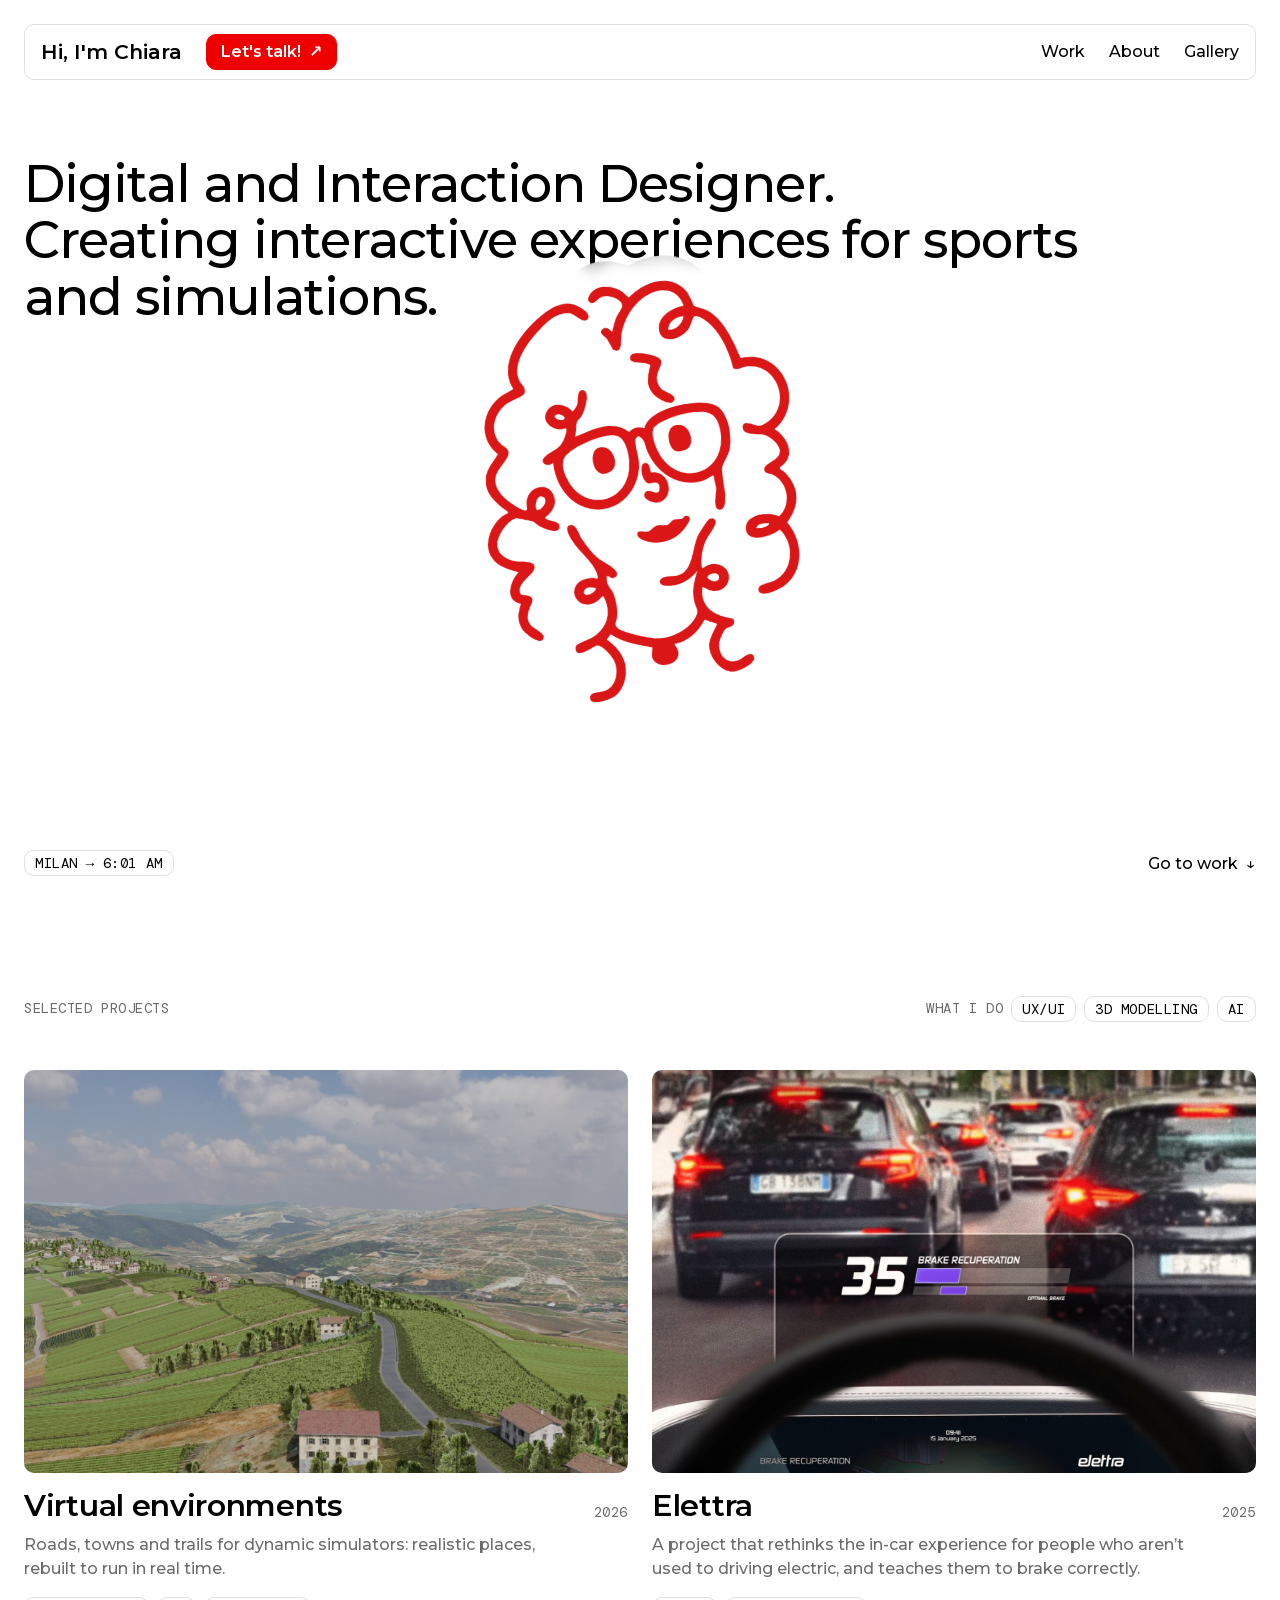
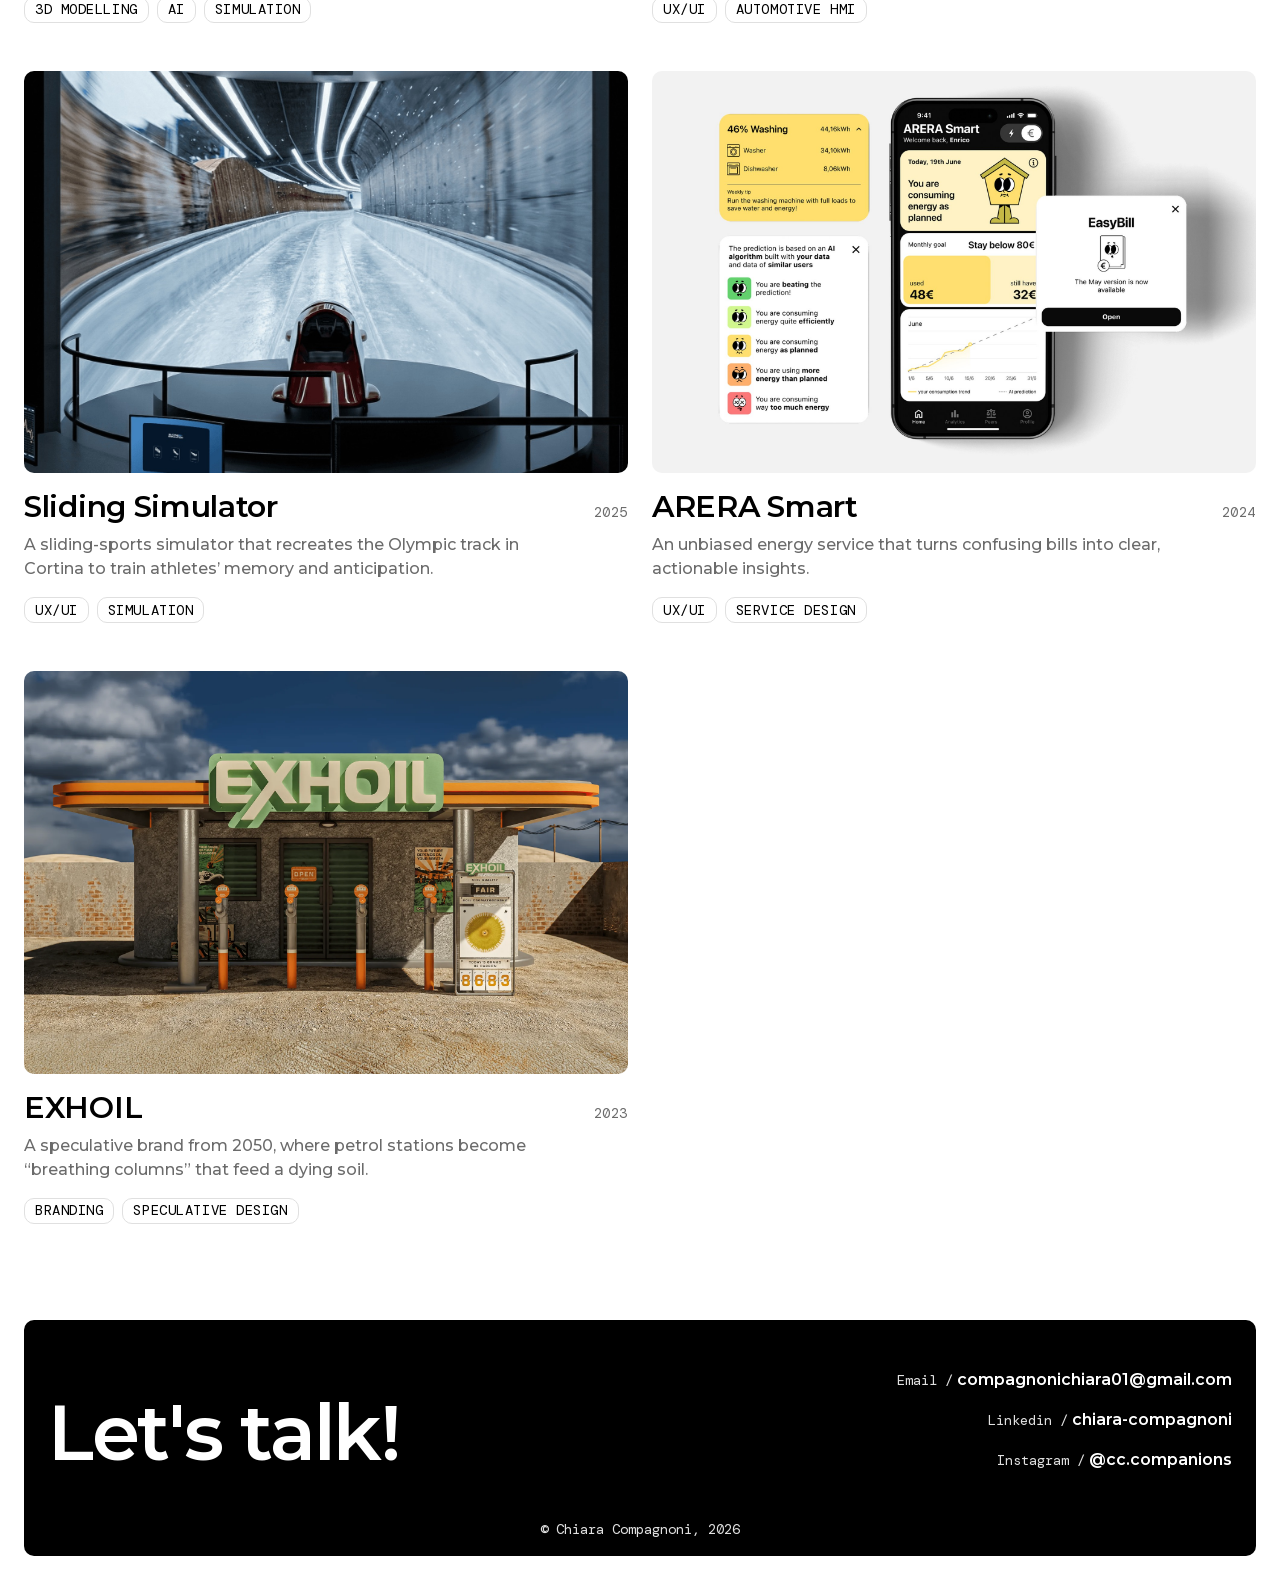
==== index.html @ 22dd7875 "Publish portfolio site Co-Authored-By: Claude Opus 5.5 <noreply@anthropic.com>" ====
<!doctype html>
<html lang="en">
<head>
  <meta charset="utf-8">
  <meta name="viewport" content="width=device-width, initial-scale=1">
  <title>Chiara Compagnoni — Digital & Interaction Designer</title>
  <meta name="description" content="Digital and Interaction Designer. Creating interactive experiences for sports and simulations.">
  <meta property="og:type" content="website">
  <meta property="og:title" content="Chiara Compagnoni — Digital & Interaction Designer">
  <meta property="og:description" content="Digital and Interaction Designer. Creating interactive experiences for sports and simulations.">
  <meta property="og:url" content="https://ccompagnoni.github.io/">
  <meta property="og:image" content="https://ccompagnoni.github.io/assets/img/share/home.jpg">
  <meta property="og:image:width" content="1200">
  <meta property="og:image:height" content="630">
  <meta name="twitter:card" content="summary_large_image">
  <link rel="icon" href="assets/favicon.svg" type="image/svg+xml">
  <link rel="stylesheet" href="css/site.css?v=20261114a">
</head>
<body data-page="home" id="top">
  <main id="main">
    <section class="hero" id="landing">
      <h1 class="hero__title headline">Digital and Interaction Designer.<br>Creating interactive experiences for sports <span style="white-space:nowrap">and simulations.</span></h1>
      <div class="hero__sticker" tabindex="0" aria-label="Illustrated portrait of Chiara. Drag it, or use the arrow keys, to move it."><span class="hero__glass" aria-hidden="true"></span><img src="assets/img/avatar-lines.png" alt="" width="994" height="1284"></div>
      <p class="tag hero__time">MILAN <span aria-hidden="true">→</span> <span data-clock>--:--</span></p>
      <a class="hero__go" href="#work"><span class="u">Go to work</span> <span class="arrow" aria-hidden="true">↓</span></a>
    </section>

    <section class="work" id="work">
      <div class="section-head">
        <h2 class="label">Selected projects</h2>
        <div class="tags section-head__meta"><span class="label">What I do</span><span class="tag">UX/UI</span><span class="tag">3D modelling</span><span class="tag">AI</span></div>
      </div>

      <div class="projects">
        <a class="project" href="ramslab.html">
          <div class="project__media"><img src="assets/img/ramslab/cover.jpg" alt="" loading="lazy"></div>
          <div class="project__info">
            <div class="project__head"><h3 class="title"><span class="u">Virtual environments</span></h3><span class="label">2026</span></div>
            <p>Roads, towns and trails for dynamic simulators: realistic places, rebuilt to run in real time.</p>
            <div class="tags"><span class="tag">3D modelling</span><span class="tag">AI</span><span class="tag">Simulation</span></div>
          </div>
        </a>
        <a class="project" href="elettra.html">
          <div class="project__media"><img src="assets/img/cover-elettra.jpg" alt="" loading="lazy" style="object-position:center 35%"></div>
          <div class="project__info">
            <div class="project__head"><h3 class="title"><span class="u">Elettra</span></h3><span class="label">2025</span></div>
            <p>A project that rethinks the in-car experience for people who aren’t used to driving electric, and teaches them to brake correctly.</p>
            <div class="tags"><span class="tag">UX/UI</span><span class="tag">Automotive HMI</span></div>
          </div>
        </a>
        <a class="project" href="sliding-simulator.html">
          <div class="project__media"><img src="assets/img/cover-sliding.jpg" alt="" loading="lazy" style="object-position:center 55%"></div>
          <div class="project__info">
            <div class="project__head"><h3 class="title"><span class="u">Sliding Simulator</span></h3><span class="label">2025</span></div>
            <p>A sliding-sports simulator that recreates the Olympic track in Cortina to train athletes’ memory and anticipation.</p>
            <div class="tags"><span class="tag">UX/UI</span><span class="tag">Simulation</span></div>
          </div>
        </a>
        <a class="project" href="arera.html">
          <div class="project__media"><img src="assets/img/cover-arera.jpg?v=5" alt="" loading="lazy" style="object-position:center"></div>
          <div class="project__info">
            <div class="project__head"><h3 class="title"><span class="u">ARERA Smart</span></h3><span class="label">2024</span></div>
            <p>An unbiased energy service that turns confusing bills into clear, actionable insights.</p>
            <div class="tags"><span class="tag">UX/UI</span><span class="tag">Service design</span></div>
          </div>
        </a>
        <a class="project" href="exhoil.html">
          <div class="project__media"><img src="assets/img/cover-exhoil.webp" alt="" loading="lazy" style="object-position:center"></div>
          <div class="project__info">
            <div class="project__head"><h3 class="title"><span class="u">EXHOIL</span></h3><span class="label">2023</span></div>
            <p>A speculative brand from 2050, where petrol stations become “breathing columns” that feed a dying soil.</p>
            <div class="tags"><span class="tag">Branding</span><span class="tag">Speculative design</span></div>
          </div>
        </a>
      </div>
    </section>
  </main>
  <script src="js/main.js?v=20261114a"></script>
</body>
</html>
---- css/site.css ----
/* ============================================================================
   Chiara Compagnoni — the whole site in one stylesheet.

   The system, on purpose very small:
   - Colour   white · grey-1 (surfaces) · grey-2 (lines) · grey-3 (secondary text) · black · red
   - Type     2 families (Montserrat, DM Mono) · 2 weights (500, 600)
              6 sizes: display · headline · title · lead · body · small (mono)
   - Space    8 · 16 · 24 · 48 · 96
   - Shape    one radius for everything, 1px lines, no shadows
   - Buttons  .btn (red outline, red label) · .btn--primary (red, white label) · .btn--icon (square)
   - Tag      one style, used for categories, years, places, dates
   ========================================================================== */

@font-face { font-family: "Montserrat"; src: url("../assets/fonts/Montserrat-Variable-latin.woff2") format("woff2"); font-weight: 400 700; font-display: swap; }
@font-face { font-family: "DM Mono"; src: url("../assets/fonts/DMMono-Regular-latin.woff2") format("woff2"); font-weight: 400; font-display: swap; }
@font-face { font-family: "DM Mono"; src: url("../assets/fonts/DMMono-Medium-latin.woff2") format("woff2"); font-weight: 500; font-display: swap; }

:root {
  /* Colour */
  --white: #ffffff;
  --grey-1: #f2f2f2;   /* surfaces: cards, image placeholders */
  --grey-2: #e0e0e0;   /* lines and borders */
  --grey-3: #6b6b6b;   /* secondary text: 5.3:1 on white */
  --black: #000000;
  --red: #ee0000;      /* white on red 4.5:1 · red on white 4.5:1 (AA at any size) */

  /* Type */
  --sans: "Montserrat", system-ui, -apple-system, "Segoe UI", sans-serif;
  --mono: "DM Mono", ui-monospace, "SF Mono", Menlo, monospace;
  --display: clamp(40px, 6vw, 80px);    /* page names, footer CTA */
  --headline: clamp(30px, 4vw, 52px);   /* long headings: home hero, gallery, next project */
  --title: clamp(22px, 2.4vw, 30px);    /* section and card titles */
  --lead: clamp(18px, 1.6vw, 22px);     /* intro paragraphs, sub-headings */
  --body: 16px;
  --small: 14px;                        /* mono: labels, tags, captions */

  /* Space */
  --s1: 8px;
  --s2: 16px;
  --s3: 24px;
  --s4: 48px;
  --s5: 96px;

  /* Shape & motion */
  --r: 10px;
  --line: 1px solid var(--grey-2);
  --ease: cubic-bezier(.22, .61, .36, 1);

  /* Page geometry */
  --max: 1680px;
  --edge: var(--s3);   /* smallest distance from the screen edge */
  --gutter: max(var(--edge), calc((100vw - var(--max)) / 2)); /* the one page margin: menu, content, cards and footer all line up on it */
  --menu-h: 56px;      /* height of the floating menu */
  --header-h: calc(var(--menu-h) + var(--edge)); /* space the menu takes from the top */
}

/* ============ Base ============ */
*, *::before, *::after { box-sizing: border-box; }
html { scroll-behavior: smooth; -webkit-text-size-adjust: 100%; }
body {
  margin: 0;
  background: var(--white);
  color: var(--black);
  font: 500 var(--body)/1.5 var(--sans);
  -webkit-font-smoothing: antialiased;
}
img, video { display: block; max-width: 100%; height: auto; }
a { color: inherit; text-decoration: none; }
h1, h2, h3, h4, p { margin: 0; font-weight: inherit; }
button { font: inherit; color: inherit; background: none; border: 0; padding: 0; cursor: pointer; }
strong { font-weight: 600; }
::selection { background: var(--red); color: var(--white); }
:focus-visible { outline: 2px solid var(--black); outline-offset: 2px; border-radius: var(--r); }

/* Type roles */
.display { font-size: var(--display); font-weight: 600; line-height: 1; letter-spacing: -0.03em; }
.headline { font-size: var(--headline); font-weight: 600; line-height: 1.1; letter-spacing: -0.02em; }
.title { font-size: var(--title); font-weight: 600; line-height: 1.2; letter-spacing: -0.01em; }
.lead { font-size: var(--lead); font-weight: 500; line-height: 1.4; }
.small { font-family: var(--mono); font-size: var(--small); font-weight: 400; line-height: 1.4; }
.label { font-family: var(--mono); font-size: var(--small); font-weight: 400; line-height: 1.4; letter-spacing: .04em; text-transform: uppercase; color: var(--grey-3); }

/* Hover underline: the one link treatment */
/* Link hover: red text on a grey-1 pill (the one link treatment). Negative margin keeps layout still. */
.u {
  padding: .08em .3em; margin: -.08em -.3em; border-radius: var(--r);
  -webkit-box-decoration-break: clone; box-decoration-break: clone;
  transition: color .2s var(--ease), background-color .2s var(--ease);
}
.u:hover, a:hover > .u, a:focus-visible > .u { color: var(--red); }
p a.u { color: var(--red); } /* links inside running text stay red, so they're findable without an underline */

.arrow { display: inline-block; transition: translate .25s var(--ease); }

/* ============ Button ============ */
.btn {
  display: inline-flex; align-items: center; justify-content: center; gap: var(--s1);
  height: 44px; padding: 0 20px;
  border: 1px solid var(--red); border-radius: var(--r);
  background: transparent; color: var(--red);
  font: 600 var(--body)/1 var(--sans); white-space: nowrap;
  transition: background .2s var(--ease), color .2s var(--ease), border-color .2s var(--ease);
}
.btn:hover { background: var(--red); border-color: var(--red); color: var(--white); }
.btn--primary { background: var(--red); border-color: var(--red); color: var(--white); }
.btn--primary:hover { background: var(--white); color: var(--red); }
.btn--icon { width: 44px; padding: 0; font-size: 18px; }
.btn:disabled { opacity: .3; pointer-events: none; }

/* ============ Tag ============ */
.tag {
  display: inline-flex; align-items: center; height: 26px; padding: 0 10px;
  border: var(--line); border-radius: var(--r); background: var(--white); color: var(--black);
  font-family: var(--mono); font-size: var(--small); font-weight: 400; letter-spacing: .04em; text-transform: uppercase; white-space: nowrap;
}
.tags { display: flex; flex-wrap: wrap; gap: var(--s1); }

/* ============ Header ============ */
.skip-link { position: fixed; left: var(--gutter); top: var(--s1); z-index: 100; translate: 0 -200%; transition: translate .2s var(--ease); }
.skip-link:focus { translate: 0 0; }
.site-header {
  position: fixed; inset: var(--edge) var(--gutter) auto; z-index: 50; height: var(--menu-h);
  display: flex; align-items: center; justify-content: space-between; gap: var(--s2);
  padding: 0 var(--s2); border: var(--line); border-radius: var(--r);
  background: color-mix(in srgb, var(--white) 70%, transparent); /* frosted glass: the one exception to "no tints" */
  -webkit-backdrop-filter: blur(16px); backdrop-filter: blur(16px);
}
.site-header__left { display: flex; align-items: center; gap: var(--s3); }
.site-header__name { display: inline-block; font-size: var(--lead); font-weight: 600; transform-origin: left center; transition: rotate .25s var(--ease); }
.site-header__name:hover, .site-header__name:focus-visible { rotate: -3deg; }
.site-header .btn, .about__actions .btn, .cs-links .btn { height: 36px; padding: 0 14px; }
.site-header nav { display: flex; gap: var(--s3); }
.site-header .site-header__toggle { display: none; position: relative; flex: none; width: 36px; padding: 0; }
.site-header__toggle::before, .site-header__toggle::after { content: ""; position: absolute; left: 10px; right: 10px; top: 50%; height: 2px; margin-top: -1px; background: currentColor; transition: translate .25s var(--ease), rotate .25s var(--ease); }
.site-header__toggle::before { translate: 0 -3px; }
.site-header__toggle::after { translate: 0 3px; }
.is-open > .site-header__toggle::before { translate: 0; rotate: 45deg; }
.is-open > .site-header__toggle::after { translate: 0; rotate: -45deg; }
@media (hover: none) { .site-header__toggle:hover { background: transparent; border-color: var(--red); color: var(--red); } } /* a tap must not leave it filled */
.site-header nav a[aria-current="page"] { color: var(--red); }
main { padding-top: var(--header-h); }

/* ============ Footer ============ */
.site-footer { margin: 0 var(--gutter) var(--edge); border-radius: var(--r); background: var(--black); color: var(--white); padding: var(--s4) var(--edge) var(--s2); }
.site-footer__row { display: flex; justify-content: space-between; align-items: flex-end; gap: var(--s4); flex-wrap: wrap; }
.site-footer__title { transition: color .2s var(--ease); }
.site-footer__title:hover { color: var(--red); }
.site-footer :focus-visible { outline-color: var(--white); }
.site-footer__links { display: grid; gap: var(--s2); text-align: right; }
.site-footer__links span { color: var(--grey-2); }
.site-footer__copy { margin-top: var(--s4); text-align: center; color: var(--grey-2); }

/* ============ Home: hero ============ */
.hero { position: relative; height: calc(100svh - var(--header-h)); min-height: 560px; padding: 76px var(--gutter) var(--edge); overflow: hidden; }
.hero__title { position: relative; z-index: 1; font-weight: 500; text-wrap: balance; }
.hero__sticker { position: absolute; left: 50%; top: 50%; width: min(360px, 44vw); translate: calc(-50% + var(--dx, 0px)) calc(-50% + var(--dy, 0px)); perspective: 900px; z-index: 2; cursor: grab; touch-action: none; user-select: none; }
.hero__sticker.is-dragging { cursor: grabbing; }
.hero__sticker img, .hero__glass {
  width: 100%;
  transform: rotateX(var(--rx, 0deg)) rotateY(var(--ry, 0deg)) rotate(var(--rz, -4deg));
  transition: transform .5s var(--ease); animation: float 6s ease-in-out infinite;
  user-select: none; -webkit-user-drag: none;
}
.hero__glass { /* frosted glass, shaped like the sticker's own outline */
  position: absolute; inset: 0;
  background: url("data:image/svg+xml,%3Csvg xmlns='http://www.w3.org/2000/svg' width='160' height='160'%3E%3Cfilter id='n'%3E%3CfeTurbulence type='fractalNoise' baseFrequency='.9' numOctaves='2' stitchTiles='stitch'/%3E%3CfeColorMatrix values='0 0 0 0 1 0 0 0 0 1 0 0 0 0 1 0 0 0 .2 0'/%3E%3C/filter%3E%3Crect width='160' height='160' filter='url(%23n)'/%3E%3C/svg%3E"), color-mix(in srgb, var(--white) 10%, transparent); /* white, with a white grain: pure white on the page, frosted over the text */
  -webkit-backdrop-filter: blur(8px) saturate(1.3); backdrop-filter: blur(8px) saturate(1.3);
  -webkit-mask: url("../assets/img/avatar-glass.png") center / 100% 100% no-repeat; mask: url("../assets/img/avatar-glass.png") center / 100% 100% no-repeat;
}
.hero__sticker img { position: relative; display: block; }
@keyframes float { 50% { translate: 0 -10px; } }
.hero__time { position: absolute; left: var(--gutter); bottom: var(--edge); gap: var(--s1); font-variant-numeric: tabular-nums; }
.hero__go { position: absolute; right: var(--gutter); bottom: var(--edge); display: inline-flex; gap: var(--s1); }
.hero__go:hover .arrow { translate: 0 4px; }

/* ============ Home: projects ============ */
.work { padding: var(--s5) var(--gutter); scroll-margin-top: calc(var(--header-h) + var(--s3) - var(--s5)); } /* lands with "Selected projects" just under the menu, not 96px lower */
.section-head { display: flex; justify-content: space-between; align-items: baseline; gap: var(--s2); flex-wrap: wrap; margin-bottom: var(--s4); }
.section-head__meta { align-items: center; }

.projects { display: grid; grid-template-columns: repeat(2, 1fr); gap: var(--s4) var(--s3); }
.project { display: grid; gap: var(--s2); align-content: start; }
.project__media { position: relative; border-radius: var(--r); overflow: hidden; aspect-ratio: 3 / 2; }
.project__media img { width: 100%; height: 100%; object-fit: cover; transition: transform .6s var(--ease); }
.project:hover .project__media img { transform: scale(1.03); }
.project__info { display: grid; gap: var(--s1); }
.project__head { display: flex; justify-content: space-between; align-items: baseline; gap: var(--s2); }
.project__info p { color: var(--grey-3); max-width: 34em; }
.project .tags { margin-top: var(--s1); }

/* ============ Shared media ============ */
.embed { position: relative; aspect-ratio: 16 / 9; border-radius: var(--r); overflow: hidden; background: var(--black); }
.embed iframe { position: absolute; inset: 0; width: 100%; height: 100%; border: 0; }

.p-back { display: inline-flex; gap: var(--s1); color: var(--grey-3); margin-bottom: var(--s3); }
/* previous = outline, next = filled: same pair as .btn / .btn--primary */
.project-nav { display: grid; grid-template-columns: 1fr 1fr; gap: var(--s1); margin: var(--s5) var(--gutter) var(--s1); }
.prev-project, .next-project {
  display: flex; flex-direction: column; gap: var(--s1);
  padding: var(--s2) calc(var(--edge) - 1px); border: 1px solid var(--red); border-radius: var(--r);
  color: var(--red);
  transition: background .2s var(--ease), color .2s var(--ease);
}
.next-project { align-items: flex-end; text-align: right; background: var(--red); color: var(--white); }
.prev-project .label, .next-project .label { color: inherit; }
.prev-project:hover { background: var(--red); color: var(--white); }
.next-project:hover { background: var(--white); color: var(--red); }

/* ============ About ============ */
.about { --aside-w: max(320px, min(40%, calc(100svh - var(--header-h) - 2 * var(--s3) - 260px))); display: grid; grid-template-columns: var(--aside-w) minmax(0, 1fr); gap: var(--s4); padding: calc(var(--header-h) + var(--s3)) var(--gutter) var(--s5); align-items: start; } /* own padding overrides main's header offset */
/* square photo: the aside column is as wide as the photo that still fits the screen with buttons + name below */
.about__aside { position: sticky; top: calc(var(--header-h) + var(--s3)); }
.about__aside img { width: 100%; aspect-ratio: 1; object-fit: cover; border-radius: var(--r); }
.about__actions { display: grid; grid-template-columns: 1fr 1fr; gap: var(--s1); margin-top: var(--s2); }
.about__name { margin-top: var(--s3); }
.about__roles { margin-top: var(--s2); }
.about__block { padding-bottom: var(--s4); }
.about__block + .about__block { border-top: var(--line); padding-top: var(--s4); }
.about__block h2 { margin-bottom: var(--s3); }
.about__block > p { max-width: 42em; color: var(--grey-3); }
.about__block > p.lead, .about__block > p strong { color: var(--black); }
.about__block > p + p { margin-top: 1em; }
.about__intro > p.title { color: var(--black); max-width: 22em; }
.about__cols { display: grid; grid-template-columns: 1fr 1fr; gap: var(--s3); margin-top: var(--s2); max-width: 64em; }
.about__red { color: var(--red); }
.timeline-list { list-style: none; margin: 0; padding: 0; }
.timeline-list li { display: flex; justify-content: space-between; align-items: flex-start; gap: var(--s2); padding: var(--s2) 0; border-bottom: var(--line); }
.timeline-list li:last-child { border-bottom: 0; }
.timeline-list small { display: block; max-width: 42em; margin-top: 4px; font-size: var(--body); color: var(--grey-3); }
.skills { display: grid; grid-template-columns: repeat(auto-fit, minmax(200px, 1fr)); gap: var(--s1); }
.skills > div { display: flex; flex-direction: column; background: var(--grey-1); border-radius: var(--r); padding: var(--s3); }
.skills h3 { font-size: var(--lead); font-weight: 600; line-height: 1.3; margin-bottom: var(--s1); }
.skills p { color: var(--grey-3); }
.skills .tags { margin-top: auto; padding-top: var(--s2); } /* tools line up at the bottom of every card */
.about__facts { display: grid; grid-template-columns: 1fr 1fr; gap: var(--s4); }

/* ============ Gallery ============ */
.gallery-head { display: flex; justify-content: space-between; align-items: end; gap: var(--s2); flex-wrap: wrap; padding: var(--s4) var(--gutter); }
.gallery-head a { display: inline-flex; gap: var(--s1); }
.gallery-head a:hover .arrow { translate: 0 4px; }
.gallery { display: grid; grid-template-columns: repeat(6, 1fr); gap: var(--s1); padding: 0 var(--gutter) var(--s5); scroll-margin-top: var(--header-h); }
.gallery figure { position: relative; margin: 0; grid-column: span 2; aspect-ratio: 3 / 4; overflow: hidden; border-radius: var(--r); }
.gallery figure.wide { grid-column: span 3; aspect-ratio: 4 / 3; }
.gallery button { display: block; width: 100%; height: 100%; cursor: zoom-in; }
.gallery img { width: 100%; height: 100%; object-fit: cover; transition: transform .6s var(--ease); }
.gallery figure:hover img { transform: scale(1.03); }
.gallery figcaption {
  position: absolute; left: var(--s2); right: var(--s2); bottom: var(--s2); display: flex; flex-wrap: wrap; gap: var(--s1); pointer-events: none;
  opacity: 0; translate: 0 8px; transition: opacity .3s var(--ease), translate .3s var(--ease);
}
.gallery figure:hover figcaption, .gallery figure:focus-within figcaption { opacity: 1; translate: 0 0; }
@media (hover: none) { .gallery figcaption { opacity: 1; translate: 0 0; } }

.lightbox {
  width: 100vw; height: 100dvh; max-width: none; max-height: none; margin: 0; padding: 0; border: 0;
  background: color-mix(in srgb, var(--white) 70%, transparent); color: var(--black);
  -webkit-backdrop-filter: blur(20px); backdrop-filter: blur(20px);
}
.lightbox::backdrop { background: transparent; }
html:has(.lightbox[open]) { overflow: hidden; scrollbar-gutter: stable; } /* the page behind doesn't scroll */
.lightbox[open] { display: grid; place-items: center; animation: fade .25s var(--ease); }
@keyframes fade { from { opacity: 0; } }
.lightbox__figure { margin: 0; display: grid; justify-items: center; gap: var(--s2); padding: 72px 80px var(--s3); max-height: 100%; }
.lightbox__img { max-width: min(1200px, 100%); max-height: calc(100dvh - 160px); width: auto; height: auto; border-radius: var(--r); object-fit: contain; transition: opacity .2s var(--ease); }
.lightbox__img.is-swapping { opacity: 0; }
.lightbox__caption { display: flex; gap: var(--s2); align-items: center; }
.lightbox__meta { display: flex; gap: var(--s1); }
.lightbox .btn { position: absolute; }
.lightbox .btn[hidden] { display: none; }
.lightbox .btn:not(:hover) { background: var(--white); }
.lightbox__close { top: var(--s2); right: var(--s2); }
.lightbox__prev { left: var(--s2); top: 50%; translate: 0 -50%; }
.lightbox__next { right: var(--s2); top: 50%; translate: 0 -50%; }

.zoomable { cursor: zoom-in; } /* case-study images: open in the lightbox (initZoom) */

/* ============ Reveal on scroll ============ */
.reveal { opacity: 0; translate: 0 24px; transition: opacity .8s var(--ease), translate .8s var(--ease); }
.reveal.is-in { opacity: 1; translate: 0 0; }
@media (prefers-reduced-motion: reduce) {
  html { scroll-behavior: auto; }
  .reveal { opacity: 1; translate: none; }
  .hero__sticker img, .hero__glass, .cs-materials img { animation: none; }
  .site-header__name:hover, .site-header__name:focus-visible { rotate: none; }
}

/* =====================================================================
   Case study template (shared by every project page)
   ===================================================================== */
.cs-hero { padding: var(--s3) var(--gutter) 0; }
.cs-hero__first { display: flex; flex-direction: column; min-height: calc(100svh - 177px); }
.cs-hero__media { position: relative; flex: 1 1 240px; border-radius: var(--r); overflow: hidden; }
.cs-hero__media img, .cs-hero__media video { position: absolute; inset: 0; width: 100%; height: 100%; object-fit: cover; }
.cs-hero__head { padding-top: var(--s3); }
.cs-hero__tags { margin-bottom: var(--s3); }
.cs-hero h1 { font-size: var(--display); font-weight: 600; line-height: 1; letter-spacing: -0.03em; }
.cs-hero__lead { margin-top: var(--s3); font-size: var(--lead); font-weight: 500; line-height: 1.4; max-width: 36em; }

.cs-facts {
  display: grid; grid-template-columns: repeat(auto-fit, minmax(170px, 1fr)); gap: var(--s3);
  margin: var(--s4) 0 0; padding: var(--s3) 0; border-top: var(--line); border-bottom: var(--line);
}
.cs-facts dt { margin-bottom: var(--s1); font-family: var(--mono); font-size: var(--small); letter-spacing: .04em; text-transform: uppercase; color: var(--grey-3); }
.cs-facts dd { margin: 0; }

.cs-tldr { display: grid; grid-auto-flow: column; grid-auto-columns: 1fr; gap: var(--s1); margin-top: var(--s4); }
.cs-tldr > div, .cs-card, .cs-stats > div { background: var(--grey-1); border-radius: var(--r); padding: var(--s3); }
.cs-tldr h2 { margin-bottom: var(--s1); font-family: var(--mono); font-size: var(--small); font-weight: 400; letter-spacing: .04em; text-transform: uppercase; color: var(--grey-3); }
.cs-links { display: flex; gap: var(--s1); flex-wrap: wrap; margin-top: var(--s3); }

.cs-layout { padding: 0 var(--gutter); display: grid; grid-template-columns: 180px minmax(0, 1fr); gap: var(--s4); }
.cs-toc { position: sticky; top: calc(var(--header-h) + var(--s4)); align-self: start; padding-top: var(--s5); }
.cs-toc ol { list-style: none; margin: 0; padding: 0; display: grid; gap: var(--s1); counter-reset: toc; }
.cs-toc a { display: flex; gap: var(--s1); color: var(--grey-3); transition: color .2s var(--ease); }
.cs-toc a::before { counter-increment: toc; content: counter(toc, decimal-leading-zero); font-family: var(--mono); font-size: var(--small); padding-top: 2px; }
.cs-toc a:hover, .cs-toc a.is-current { color: var(--black); }
.cs-toc a.is-current::before { color: var(--red); }

.cs-body { min-width: 0; counter-reset: cs; }
.cs-section { padding-top: var(--s5); scroll-margin-top: calc(var(--header-h) + var(--s2)); }
.cs-eyebrow { display: flex; gap: var(--s1); align-items: center; margin-bottom: var(--s2); font-family: var(--mono); font-size: var(--small); letter-spacing: .04em; text-transform: uppercase; color: var(--grey-3); }
.cs-eyebrow::before { counter-increment: cs; content: counter(cs, decimal-leading-zero); color: var(--red); }
.cs-eyebrow::after { content: ""; flex: 1; border-top: var(--line); margin-left: var(--s1); }
.cs-h2 { font-size: var(--title); font-weight: 600; line-height: 1.2; letter-spacing: -0.01em; max-width: 24em; }
.cs-h3 { font-size: var(--lead); font-weight: 600; margin: var(--s4) 0 var(--s1); }
.cs-text { max-width: 42em; margin-top: var(--s2); color: var(--grey-3); }
.cs-text strong, .cs-list strong { color: var(--black); }
.cs-list { max-width: 42em; margin: var(--s2) 0 0; padding: 0; list-style: none; display: grid; gap: var(--s1); color: var(--grey-3); }
.cs-list li { position: relative; padding-left: var(--s3); }
.cs-list li::before { content: "→"; position: absolute; left: 0; color: var(--red); }

.cs-hmw { margin-top: var(--s4); padding: var(--s3); border-radius: var(--r); background: var(--red); color: var(--white); font-size: var(--title); font-weight: 500; line-height: 1.3; }
.cs-hmw small { display: block; margin-bottom: var(--s1); font-family: var(--mono); font-size: var(--small); letter-spacing: .04em; text-transform: uppercase; }

.cs-quote { margin: var(--s4) 0 0; font-size: var(--title); font-weight: 500; line-height: 1.3; max-width: 30em; }

.cs-quote cite { display: block; margin-top: var(--s1); font-family: var(--mono); font-size: var(--small); font-style: normal; color: var(--grey-3); }

.cs-stats { display: grid; grid-template-columns: repeat(auto-fit, minmax(160px, 1fr)); gap: var(--s1); margin-top: var(--s4); }
.cs-stats strong { display: block; margin-bottom: var(--s1); font-size: var(--title); line-height: 1; font-variant-numeric: tabular-nums; color: var(--red); }
.cs-stats strong small { font-size: inherit; color: var(--grey-3); }
.cs-stats span { color: var(--grey-3); }

.cs-cards { display: grid; grid-template-columns: repeat(auto-fit, minmax(220px, 1fr)); gap: var(--s1); margin-top: var(--s4); }
.cs-card h4 { font-size: var(--lead); font-weight: 600; margin-bottom: var(--s1); }
.cs-card p { color: var(--grey-3); }
.cs-card .tag { margin-bottom: var(--s2); }

.cs-figure { margin: var(--s4) 0 0; }
.cs-figure img, .cs-figure video { width: 100%; border-radius: var(--r); }
.cs-figure img { max-height: 760px; object-fit: contain; }
.cs-figure figcaption, .cs-grid figcaption { margin-top: var(--s1); font-family: var(--mono); font-size: var(--small); color: var(--grey-3); }
/* Easter egg under a video: a small spark icon that reveals a line on hover or focus */
.cs-egg { display: flex; align-items: center; gap: var(--s1); }
.cs-egg__btn { display: inline-grid; place-items: center; width: 24px; height: 24px; padding: 0; border: 0; background: none; color: var(--grey-2); cursor: help; transition: color .2s var(--ease), transform .3s var(--ease); }
.cs-egg__btn:hover, .cs-egg__btn:focus-visible { color: var(--red); transform: rotate(45deg); }
.cs-egg__tip { opacity: 0; translate: -4px 0; transition: opacity .25s var(--ease), translate .25s var(--ease); pointer-events: none; }
.cs-egg__btn:hover + .cs-egg__tip, .cs-egg__btn:focus + .cs-egg__tip { opacity: 1; translate: 0 0; }
.cs-grid { display: grid; gap: var(--s1); margin-top: var(--s4); }
/* stacked media without captions read as one block: same gap as inside a grid */
:is(.cs-figure, .cs-grid):not(:has(figcaption)) + :is(.cs-figure, .cs-grid) { margin-top: var(--s1); }
.cs-grid--2 { grid-template-columns: repeat(2, 1fr); }
.cs-grid--3 { grid-template-columns: repeat(3, 1fr); }
.cs-grid--4 { grid-template-columns: repeat(4, 1fr); }
.cs-grid--5 { grid-template-columns: repeat(5, 1fr); }
.cs-grid--6 { grid-template-columns: repeat(6, 1fr); }
.cs-grid figure { margin: 0; }
.cs-materials { display: grid; grid-template-columns: repeat(6, 1fr); gap: var(--s2); margin-top: var(--s4); text-align: center; }
.cs-materials figure { margin: 0; }
.cs-materials img { width: 100%; aspect-ratio: 1; animation: float 6s ease-in-out infinite; }
.cs-materials figure:nth-child(2n) img { animation-delay: -1s; }
.cs-materials figure:nth-child(3n) img { animation-delay: -2s; }
.cs-materials figure:nth-child(4n) img { animation-delay: -3s; }
.cs-materials figure:nth-child(5n) img { animation-delay: -4s; }
.cs-materials figure:nth-child(6n) img { animation-delay: -5s; }
.cs-materials figcaption { margin-top: var(--s1); }
.cs-row { display: flex; }
.cs-row figure { min-width: 0; }
.cs-grid img, .cs-grid video { width: 100%; border-radius: var(--r); }
.cs-grid .is-win img { box-shadow: 0 0 0 2px var(--red); }
.cs-grid .is-win figcaption { color: var(--black); }

/* Interface list + video (ARERA) */
.cs-flows { display: grid; grid-template-columns: 1fr 1fr; gap: var(--s1); align-items: start; margin-top: var(--s4); }
.cs-flows__side .cs-h3 { margin: 0 0 var(--s3); }
.cs-flows__list { border-top: var(--line); }
.cs-flows__item { display: block; width: 100%; padding: var(--s2) 0; border: 0; border-bottom: var(--line); background: none; font: inherit; color: inherit; text-align: left; cursor: pointer; }
.cs-flows__name { display: block; font-weight: 600; }
.cs-flows__item:hover .cs-flows__name, .cs-flows__item.is-active .cs-flows__name { color: var(--red); }
.cs-flows__text { display: grid; grid-template-rows: 0fr; color: var(--grey-3); transition: grid-template-rows .25s ease; }
.cs-flows__text > span { display: block; overflow: hidden; }
.cs-flows__item.is-active .cs-flows__text { grid-template-rows: 1fr; margin-top: var(--s1); }
.cs-flows__stage { padding: var(--s4); border-radius: var(--r); background: var(--grey-1); }
.cs-flows__stage video { display: block; width: min(280px, 100%); margin: 0 auto; clip-path: inset(.2% 1% round 13% / 6.4%); }
.cs-compare__labels { display: flex; justify-content: space-between; margin-bottom: var(--s1); font-family: var(--mono); font-size: var(--small); color: var(--grey-3); }

/* User needs (ARERA): stat cards with numbers, text in black */
.cs-needs span { color: var(--black); }

/* Draggable before/after */
.cs-compare__box { --pos: 50%; position: relative; overflow: hidden; border-radius: var(--r); }
.cs-compare__box img { display: block; width: 100%; border-radius: 0; }
.cs-compare__before { position: absolute; inset: 0; height: 100%; clip-path: inset(0 calc(100% - var(--pos)) 0 0); }
.cs-compare__box::after { content: ""; position: absolute; top: 0; bottom: 0; left: var(--pos); width: 2px; margin-left: -1px; background: var(--red); pointer-events: none; }
.cs-compare__handle { position: absolute; z-index: 1; top: 50%; left: var(--pos); padding: 4px var(--s1); border-radius: var(--r); background: var(--red); color: var(--white); line-height: 1; transform: translate(-50%, -50%); pointer-events: none; }
.cs-compare input { position: absolute; z-index: 2; inset: 0; width: 100%; height: 100%; margin: 0; opacity: 0; cursor: ew-resize; touch-action: pan-y; }
.cs-compare input:focus-visible ~ *, .cs-compare__box:has(input:focus-visible) .cs-compare__handle { outline: 2px solid var(--black); outline-offset: 2px; }

/* Persona (research summary rebuilt as HTML instead of a slide) */
.cs-persona { display: grid; grid-template-columns: 1fr 1fr; gap: var(--s1); margin-top: var(--s4); }
.cs-persona--rows { grid-template-columns: 1fr; }
.cs-persona--rows picture { display: contents; }
.cs-persona--rows source { display: none; }
.cs-persona--rows .cs-persona__card { display: grid; grid-template-columns: 140px 1fr 1.4fr 1.6fr; column-gap: var(--s3); align-items: start; }
.cs-persona--rows .cs-persona__card img { align-self: stretch; max-width: none; width: calc(100% + var(--s3)); height: calc(100% + 2 * var(--s3)); margin: calc(-1 * var(--s3)) 0 calc(-1 * var(--s3)) calc(-1 * var(--s3)); object-fit: cover; border-radius: var(--r) 0 0 var(--r); }
.cs-persona.cs-persona--rows h4 { font-size: var(--lead); line-height: 1.3; }
.cs-persona.cs-persona--rows .label { margin: 0 0 var(--s1); }
.cs-persona--rows .cs-persona__card p { margin-top: 0; }
.cs-persona__card { background: var(--grey-1); border-radius: var(--r); padding: var(--s3); }
.cs-persona__card--focus { box-shadow: inset 0 0 0 2px var(--red); }
.cs-persona__card img { width: 100%; margin-bottom: var(--s3); border-radius: var(--r); }
.cs-persona__card p { margin-top: var(--s1); color: var(--grey-3); }
.cs-persona h4 { display: flex; flex-wrap: wrap; align-items: center; gap: var(--s1); font-size: var(--title); font-weight: 600; line-height: 1.2; }
.cs-persona .label { display: block; margin: var(--s3) 0 var(--s1); }
.cs-persona .cs-list { margin-top: 0; }
.cs-persona .label + p { margin-top: 0; }

/* Elettra live HUD: values from the Figma frames (1413 × 330), scaled with the container */
.hud { container-type: inline-size; padding: var(--s4) var(--s3); border-radius: var(--r); background: var(--black); color: var(--white); }
.hud__glass {
  position: relative; display: flex; align-items: center; justify-content: center; gap: 2.9cqw;
  aspect-ratio: 1413 / 330; border-radius: 4.2cqw; background: rgb(255 255 255 / .1);
  font-family: var(--sans); font-style: italic; font-weight: 700; text-transform: uppercase;
}
.hud__speed { min-width: 17cqw; font-size: 13.6cqw; line-height: .8; text-align: right; letter-spacing: -0.03em; font-variant-numeric: tabular-nums; }
.hud__data { position: relative; display: grid; gap: 1cqw; width: 43.5cqw; }
.hud__label { min-height: 1em; font-size: 2.5cqw; line-height: 1; }
.hud__track { position: relative; height: 4.25cqw; border-radius: .25cqw; background: rgb(255 255 255 / .2); transform: skewX(-9deg); }
.hud__track--thin { height: 1.9cqw; margin-right: 1cqw; background: rgb(255 255 255 / .25); }
.hud__bar { position: absolute; inset: 0 auto 0 0; width: var(--bar, 24%); border-radius: inherit; background: var(--white); transition: background-color .3s var(--ease), box-shadow .3s var(--ease); }
.hud__optimal { position: absolute; inset: 0 auto 0 var(--zone, 18.2%); width: 17.5%; border-radius: inherit; background: #6a3beb; box-shadow: inset 0 0 0 1.5px var(--white); opacity: var(--zone-opacity, 0); }
.hud__hint { position: absolute; top: calc(100% + .4cqw); right: 0; font-size: 1.27cqw; } /* hangs below, as in Figma: number and bars stay centred in the glass */
.hud[data-state="optimal"] .hud__bar { background: #6a3beb; box-shadow: inset 0 0 0 1.5px var(--white); }
.hud[data-state="improvable"] .hud__bar { background: #ff7474; box-shadow: inset 0 0 0 1.5px var(--white); }

/* Iterations: what we found → what we changed */
.cs-iter { margin-top: var(--s4); border-top: var(--line); }
.cs-iter > div { display: grid; grid-template-columns: 1fr 32px 1fr; gap: var(--s2); padding: var(--s2) 0; border-bottom: var(--line); align-items: start; }
.cs-iter > div::before { content: "→"; grid-column: 2; grid-row: 1; color: var(--red); text-align: center; }
.cs-iter p { color: var(--grey-3); }
.cs-iter p:first-child { grid-column: 1; grid-row: 1; }
.cs-iter p:last-child { grid-column: 3; grid-row: 1; color: var(--black); }
.cs-iter__head::before { content: "" !important; }
.cs-iter__head p { font-family: var(--mono); font-size: var(--small); letter-spacing: .04em; text-transform: uppercase; color: var(--grey-3) !important; }

.cs-process { display: flex; flex-wrap: wrap; gap: var(--s1); margin-top: var(--s3); }
.cs-process span { display: inline-flex; align-items: center; height: 26px; padding: 0 10px; border: var(--line); border-radius: var(--r); font-family: var(--mono); font-size: var(--small); }


/* ============ Responsive ============ */
@media (max-width: 1100px) {
  .cs-layout { grid-template-columns: 1fr; gap: 0; }
  .cs-toc { display: none; }
}
@media (max-width: 809px) {
  :root { --edge: var(--s2); --menu-h: 52px; }
  .project-nav { grid-template-columns: 1fr; }
  .next-project { align-items: flex-start; text-align: left; }
  .hero__sticker { width: 60vw; }
  .site-header nav { gap: var(--s2); }
  .projects { grid-template-columns: 1fr; gap: var(--s4); }
  .site-footer__links { text-align: left; }
  .about { grid-template-columns: minmax(0, 1fr); }
  .about__aside { position: static; }
  .timeline-list li { flex-direction: column; align-items: flex-start; }
  .about__facts { grid-template-columns: 1fr; }
  .skills, .about__cols { grid-template-columns: 1fr; }
  .gallery { grid-template-columns: 1fr 1fr; }
  .gallery figure { grid-column: span 1; }
  .gallery figure.wide { grid-column: span 2; }
  .gallery figcaption { left: var(--s1); right: var(--s1); bottom: var(--s1); }
  .lightbox__figure { padding: 64px var(--s2) 88px; }
  .lightbox__img { max-height: calc(100dvh - 200px); }
  .lightbox__prev, .lightbox__next { top: auto; bottom: var(--s3); translate: none; }
  .lightbox__prev { left: calc(50% - 52px); } .lightbox__next { right: calc(50% - 52px); }
  .cs-tldr { grid-auto-flow: row; }
  .cs-grid--2, .cs-grid--3, .cs-persona { grid-template-columns: 1fr; }
  .cs-persona--rows .cs-persona__card { grid-template-columns: 1fr; row-gap: var(--s3); }
  .cs-persona--rows .cs-persona__card img { width: calc(100% + 2 * var(--s3)); height: auto; aspect-ratio: 2 / 1; margin: calc(-1 * var(--s3)) calc(-1 * var(--s3)) 0; border-radius: var(--r) var(--r) 0 0; }
  .cs-materials { grid-template-columns: repeat(3, 1fr); row-gap: var(--s3); }
  .cs-flows { grid-template-columns: 1fr; }
  .cs-flows__side { display: contents; }
  .cs-flows__side .cs-h3 { order: -2; margin-bottom: 0; }
  .cs-flows__stage { order: -1; padding: var(--s3); }
  .cs-flows__stage video { width: min(240px, 100%); }
  .hud { padding: var(--s2); }
  .cs-grid--4, .cs-grid--5, .cs-grid--6 { grid-template-columns: repeat(2, 1fr) !important; }
  .cs-section { padding-top: var(--s4); }
  .cs-iter > div { grid-template-columns: 1fr; gap: 4px; }
  .cs-iter > div::before { display: none; }
  .cs-iter p:first-child, .cs-iter p:last-child { grid-column: 1; grid-row: auto; }
  .cs-iter__head { display: none !important; }
  .cs-iter--hmw .cs-iter__head { display: block !important; }
  .cs-iter--hmw .cs-iter__head p:last-child { display: none; }
  .cs-hero__first--fit { min-height: 0; }
  .cs-hero__first--fit .cs-hero__media { flex: none; aspect-ratio: 4 / 3; }
  .cs-stats--stack { grid-template-columns: 1fr; }
}
@media (max-width: 519px) { /* too narrow for one row: "Let's talk!" stays, the links fold into the menu button and the glass grows to show them */
  .site-header { flex-wrap: wrap; align-content: flex-start; column-gap: var(--s1); row-gap: 0; padding: 0 var(--s1) 0 var(--s2); overflow: hidden; transition: height .3s var(--ease); }
  .site-header.is-open { height: calc(var(--menu-h) + 3 * 44px + var(--s1)); }
  .site-header__left { flex: 1; min-width: 0; height: calc(var(--menu-h) - 2px); justify-content: space-between; gap: var(--s1); }
  .site-header .site-header__toggle { display: inline-flex; }
  .hero__title { font-size: min(var(--headline), 6.4vw); } /* long title: smaller on phones so it doesn't fill the screen */
  .site-header nav { width: 100%; flex-direction: column; gap: 0; visibility: hidden; opacity: 0; transition: opacity .25s var(--ease), visibility .25s; }
  .site-header.is-open nav { visibility: visible; opacity: 1; }
  .site-header nav a { display: flex; align-items: center; height: 44px; margin: 0; padding: 0; font-size: var(--lead); }
  .about__actions { grid-template-columns: 1fr; }
}
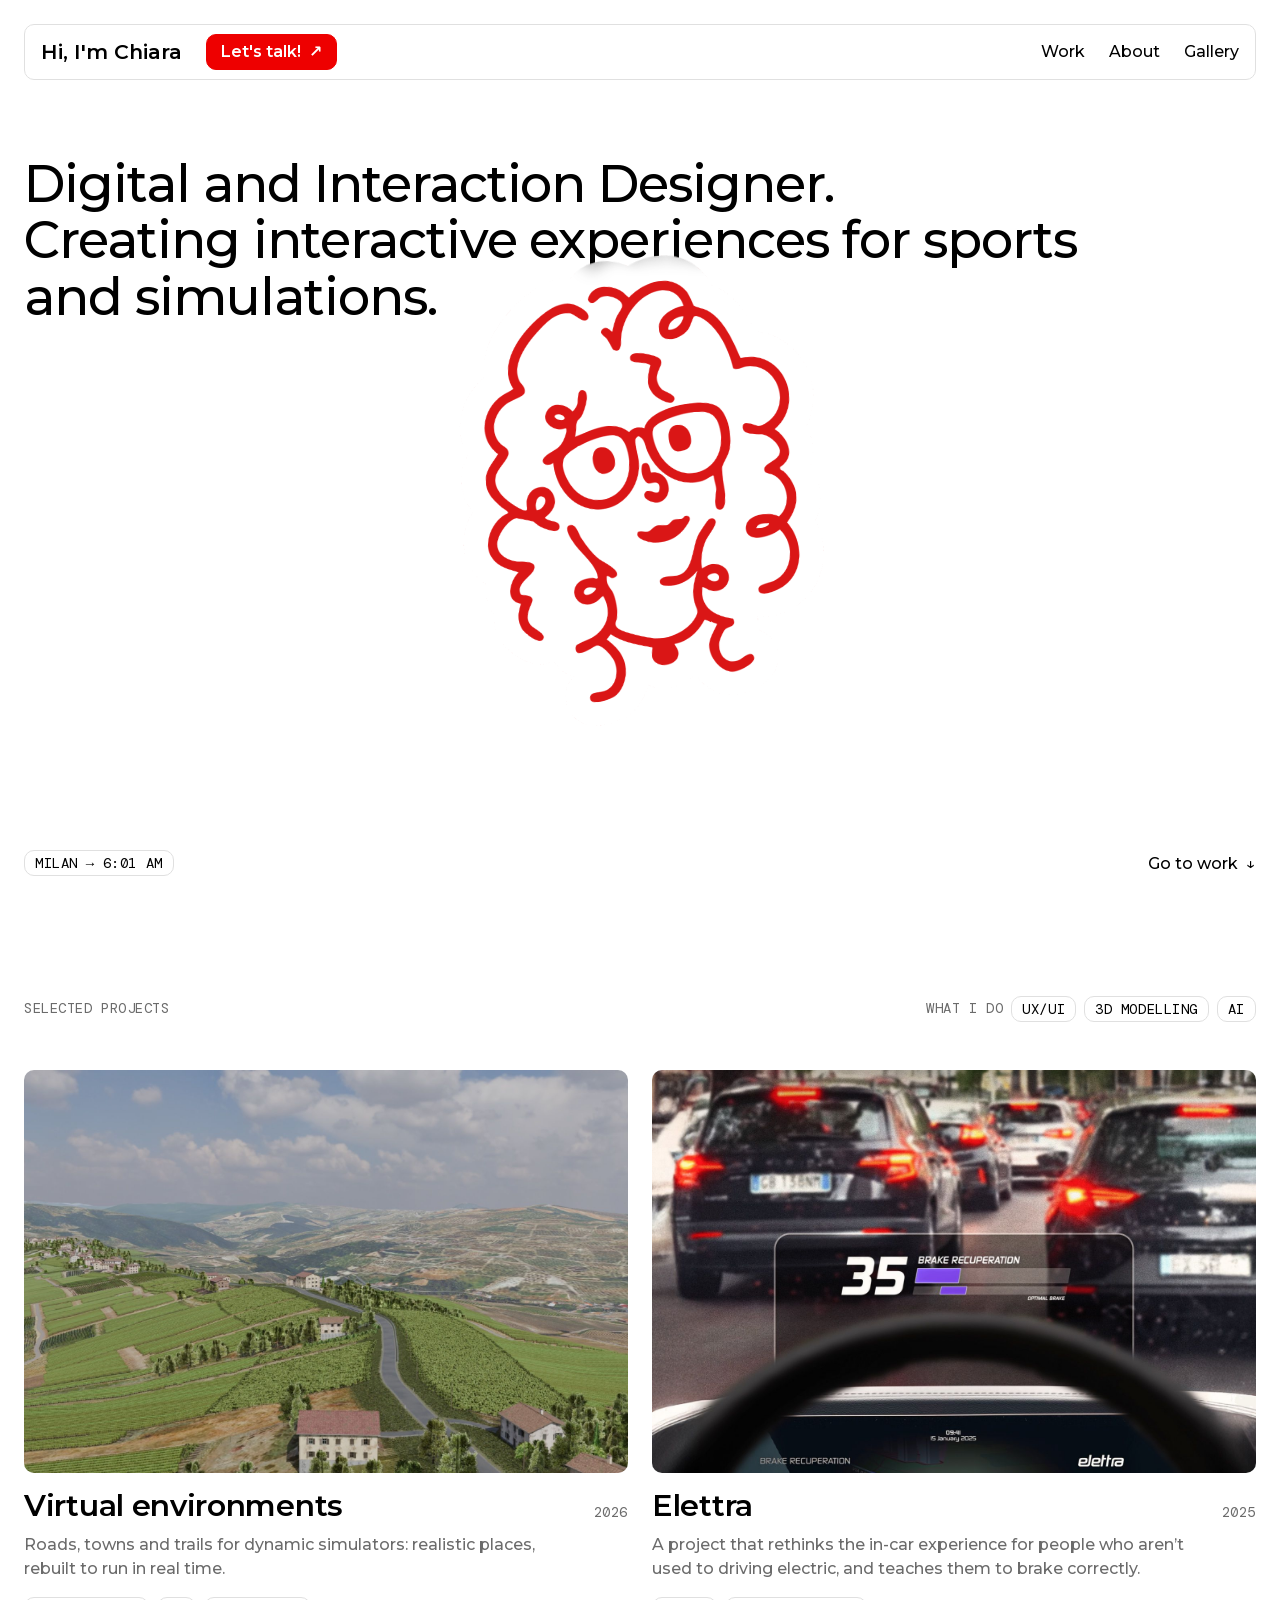
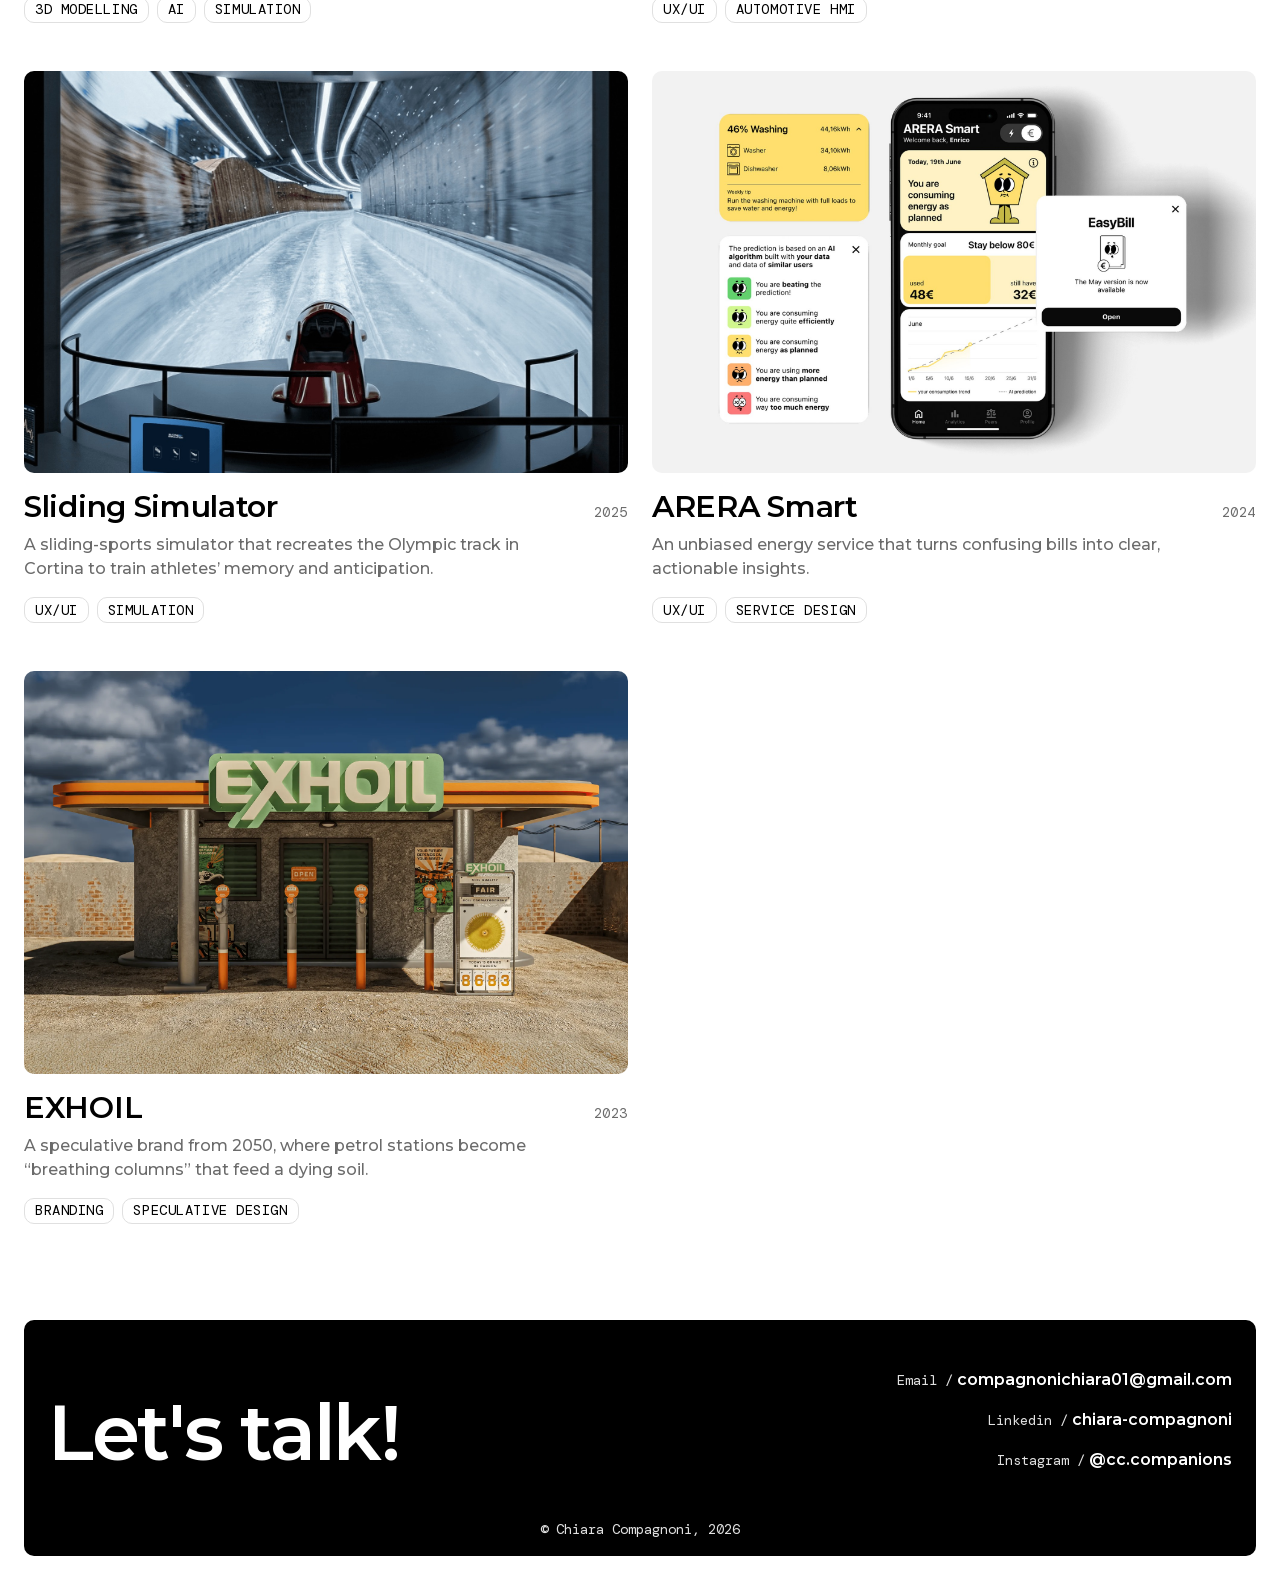
==== commit 7e44b5bd: "Gallery on phones: one photo per row, place and year only in the lightbox Co-Authored-By: Claude Opu" ====
--- a/index.html
+++ b/index.html
@@ -14,7 +14,7 @@
   <meta property="og:image:height" content="630">
   <meta name="twitter:card" content="summary_large_image">
   <link rel="icon" href="assets/favicon.svg" type="image/svg+xml">
-  <link rel="stylesheet" href="css/site.css?v=20261114a">
+  <link rel="stylesheet" href="css/site.css?v=20261114b">
 </head>
 <body data-page="home" id="top">
   <main id="main">
@@ -75,6 +75,6 @@
       </div>
     </section>
   </main>
-  <script src="js/main.js?v=20261114a"></script>
+  <script src="js/main.js?v=20261114b"></script>
 </body>
 </html>
--- a/css/site.css
+++ b/css/site.css
@@ -249,7 +249,7 @@
   opacity: 0; translate: 0 8px; transition: opacity .3s var(--ease), translate .3s var(--ease);
 }
 .gallery figure:hover figcaption, .gallery figure:focus-within figcaption { opacity: 1; translate: 0 0; }
-@media (hover: none) { .gallery figcaption { opacity: 1; translate: 0 0; } }
+@media (hover: none) { .gallery figcaption { display: none; } } /* touch: place and year only in the lightbox */
 
 .lightbox {
   width: 100vw; height: 100dvh; max-width: none; max-height: none; margin: 0; padding: 0; border: 0;
@@ -475,10 +475,9 @@
   .timeline-list li { flex-direction: column; align-items: flex-start; }
   .about__facts { grid-template-columns: 1fr; }
   .skills, .about__cols { grid-template-columns: 1fr; }
-  .gallery { grid-template-columns: 1fr 1fr; }
-  .gallery figure { grid-column: span 1; }
-  .gallery figure.wide { grid-column: span 2; }
-  .gallery figcaption { left: var(--s1); right: var(--s1); bottom: var(--s1); }
+  .gallery { grid-template-columns: 1fr; } /* one photo per row, each keeps its own shape */
+  .gallery figure, .gallery figure.wide { grid-column: auto; }
+  .gallery figcaption { display: none; } /* place and year only in the lightbox */
   .lightbox__figure { padding: 64px var(--s2) 88px; }
   .lightbox__img { max-height: calc(100dvh - 200px); }
   .lightbox__prev, .lightbox__next { top: auto; bottom: var(--s3); translate: none; }
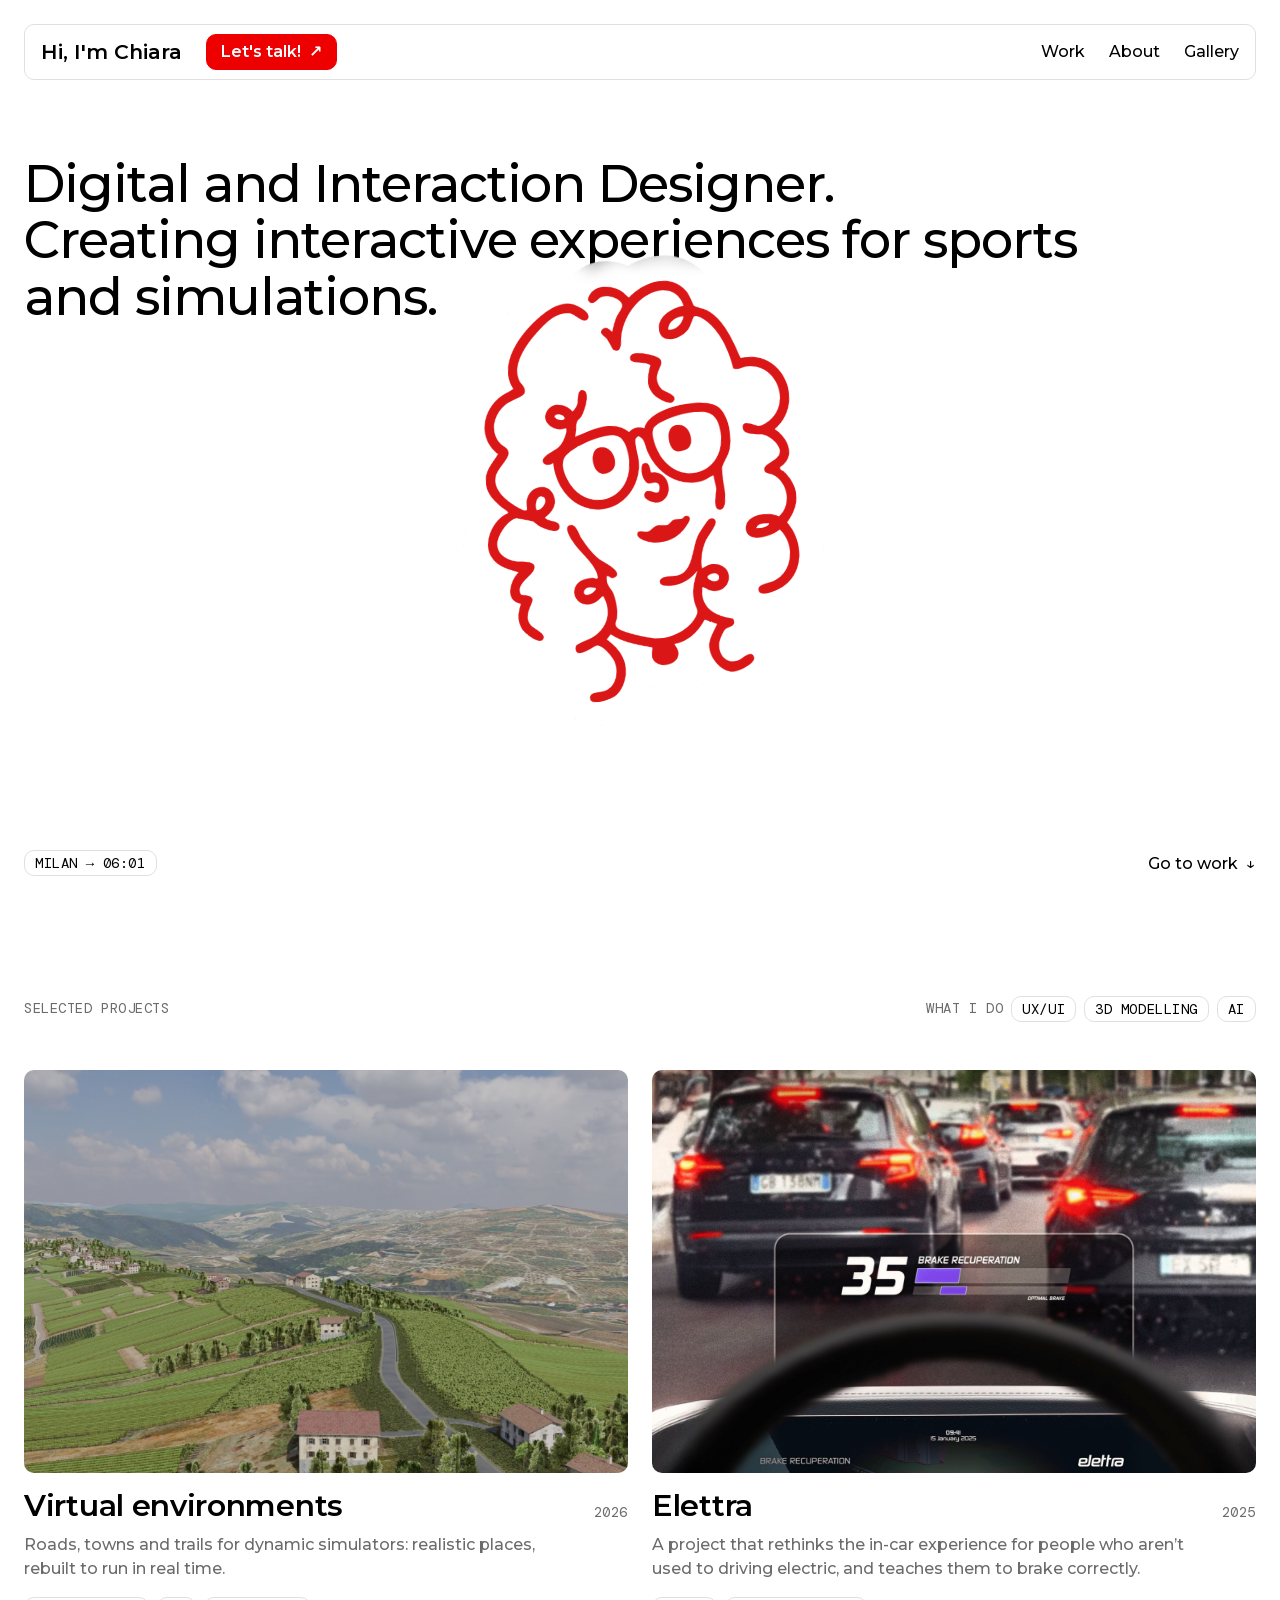
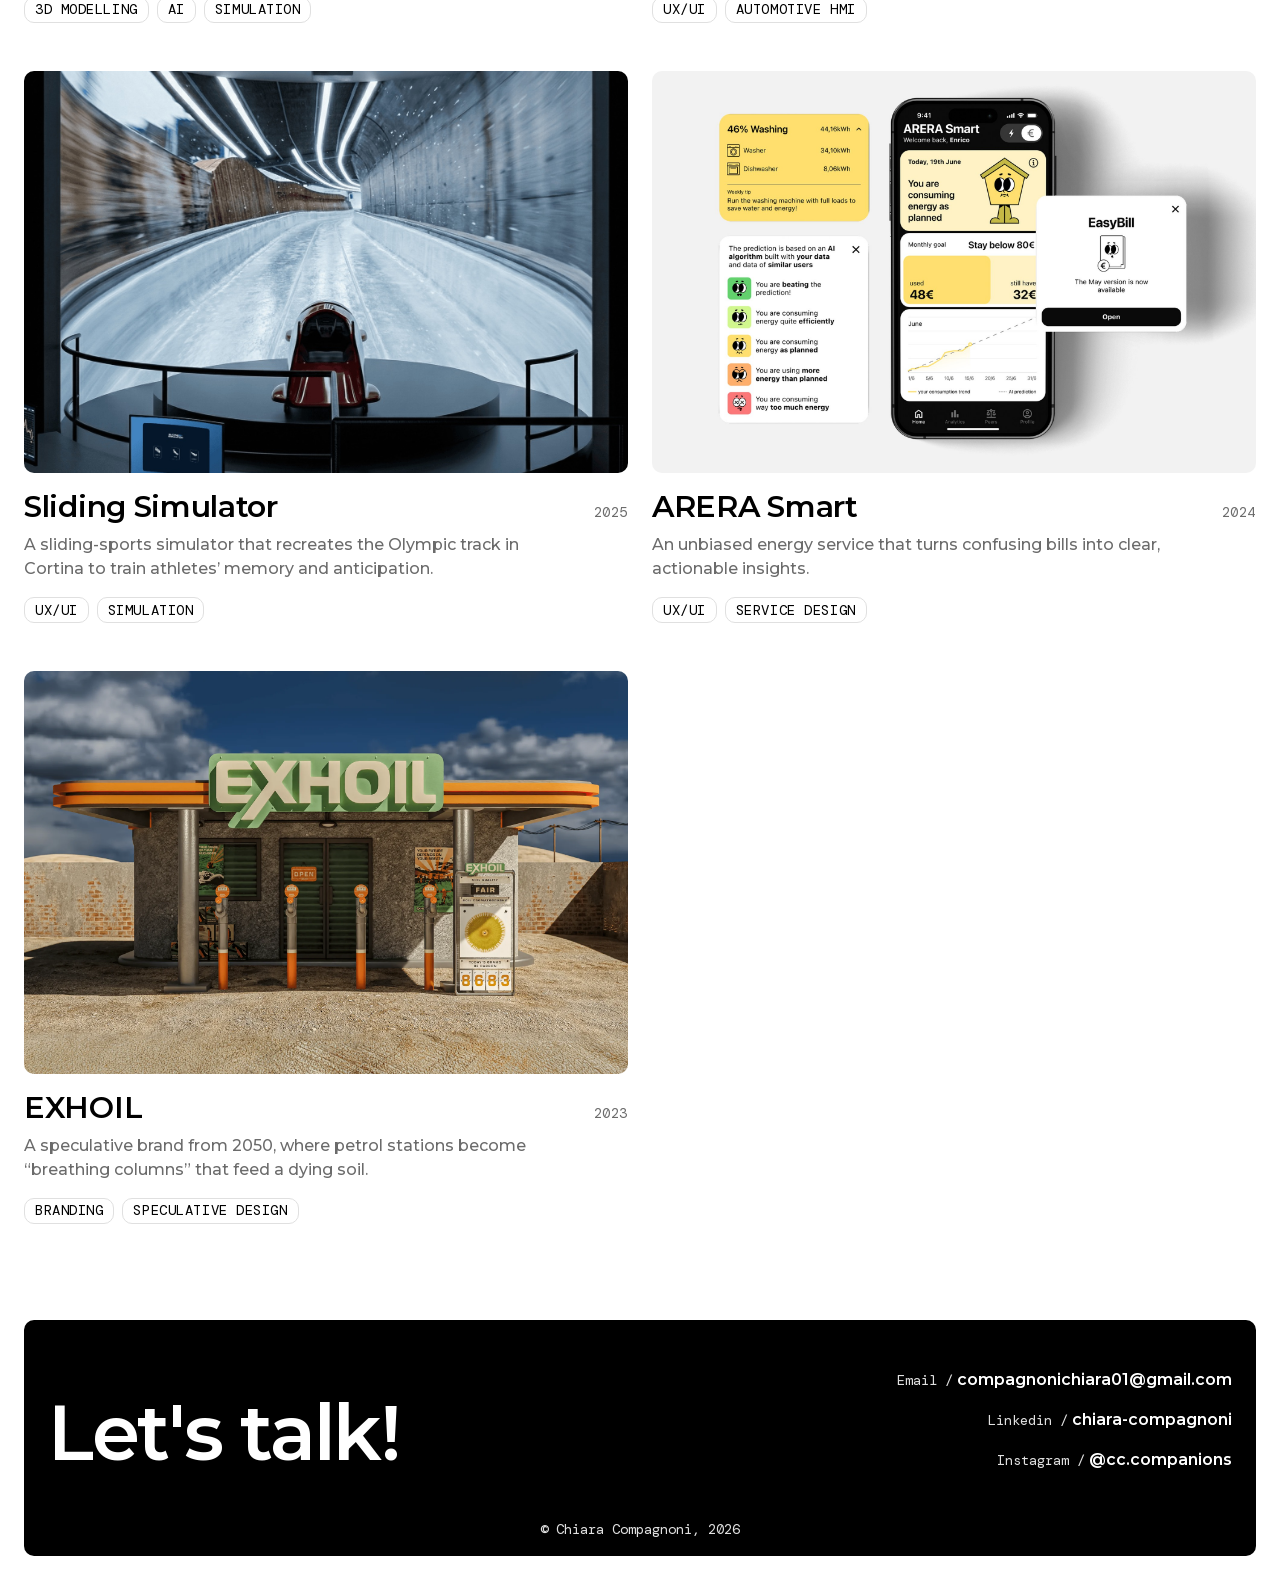
==== commit 166f201d: "New link preview image, 24-hour clock on the landing Co-Authored-By: Claude Opus 5.5 <noreply@anthro" ====
--- a/index.html
+++ b/index.html
@@ -8,13 +8,13 @@
   <meta property="og:type" content="website">
   <meta property="og:title" content="Chiara Compagnoni — Digital & Interaction Designer">
   <meta property="og:description" content="Digital and Interaction Designer. Creating interactive experiences for sports and simulations.">
-  <meta property="og:url" content="https://ccompagnoni.github.io/">
-  <meta property="og:image" content="https://ccompagnoni.github.io/assets/img/share/home.jpg">
+  <meta property="og:url" content="https://chiaracompagnoni.com/">
+  <meta property="og:image" content="https://chiaracompagnoni.com/assets/img/share/home.jpg?v=2">
   <meta property="og:image:width" content="1200">
   <meta property="og:image:height" content="630">
   <meta name="twitter:card" content="summary_large_image">
   <link rel="icon" href="assets/favicon.svg" type="image/svg+xml">
-  <link rel="stylesheet" href="css/site.css?v=20261114b">
+  <link rel="stylesheet" href="css/site.css?v=20261114c">
 </head>
 <body data-page="home" id="top">
   <main id="main">
@@ -75,6 +75,6 @@
       </div>
     </section>
   </main>
-  <script src="js/main.js?v=20261114b"></script>
+  <script src="js/main.js?v=20261114c"></script>
 </body>
 </html>
